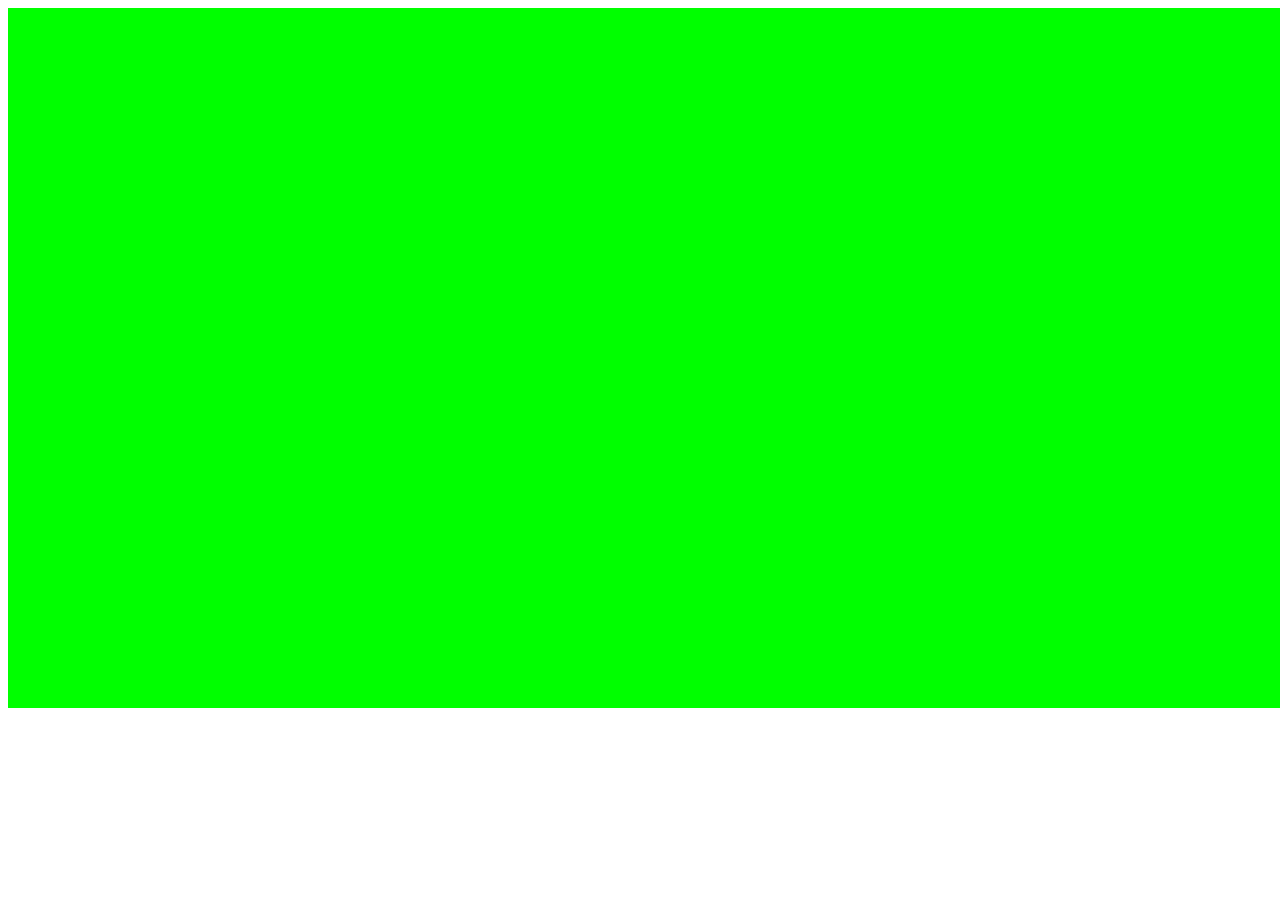
==== index.html @ b52c41c0 "Server and Application setup" ====
<!DOCTYPE html>
<html lang="en">
<head>
    <meta charset="UTF-8">
    <meta http-equiv="X-UA-Compatible" content="IE=edge">
    <meta name="viewport" content="width=device-width, initial-scale=1.0">
    <title>Document</title>
</head>
<body>
    <canvas id="canvas"></canvas>
    <script type="module" src="js/script.js"></script>
</body>
</html>
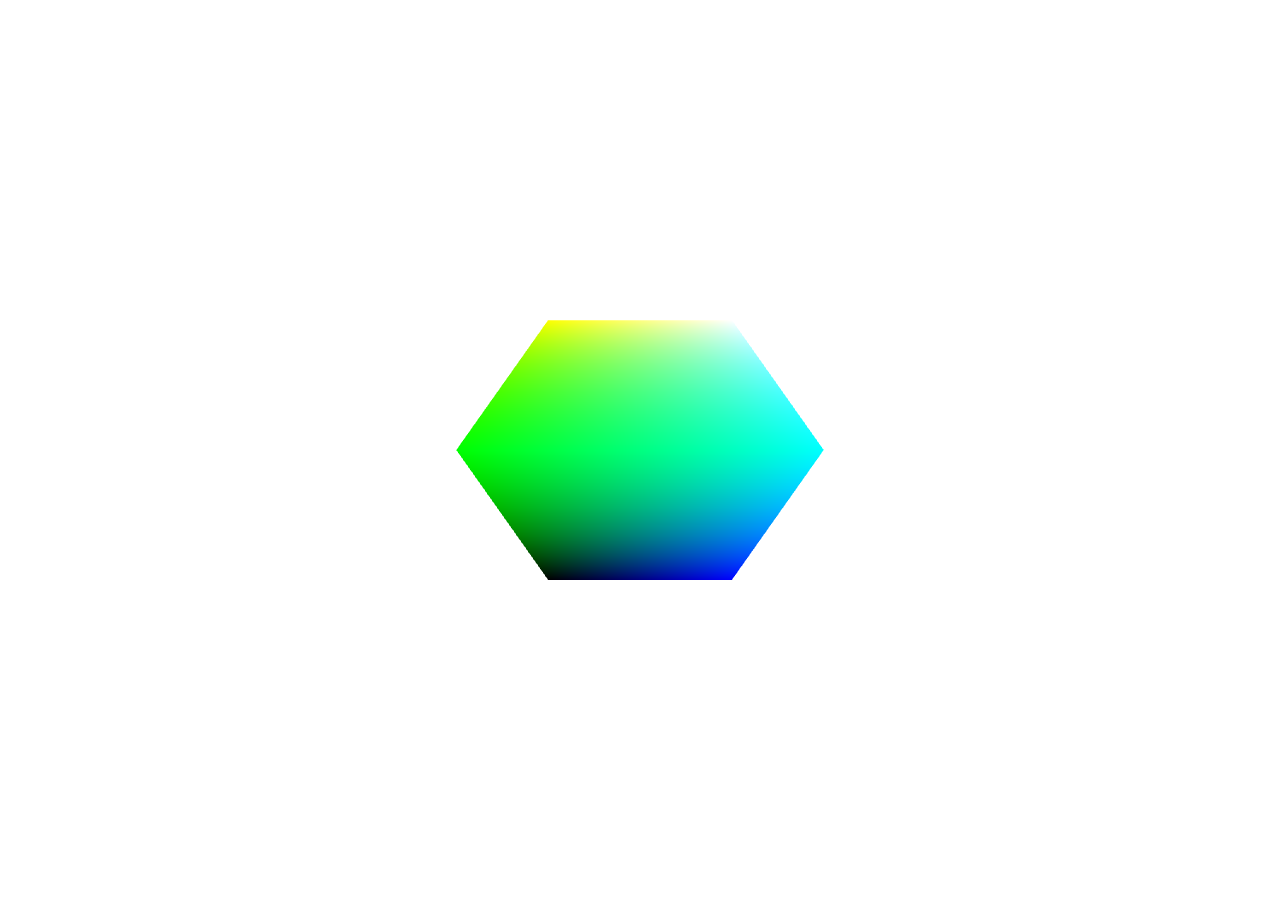
==== commit c56ab4be: "3D movement" ====
--- a/index.html
+++ b/index.html
@@ -1,13 +1,15 @@
 <!DOCTYPE html>
-<html lang="en">
+<html>
 <head>
-    <meta charset="UTF-8">
-    <meta http-equiv="X-UA-Compatible" content="IE=edge">
+    <meta charset="utf-8">
     <meta name="viewport" content="width=device-width, initial-scale=1.0">
-    <title>Document</title>
+    <title>Adventures of Mimil</title>
+	<link rel="stylesheet" type="text/css" href="style.css">
 </head>
 <body>
     <canvas id="canvas"></canvas>
     <script type="module" src="js/script.js"></script>
+	<script type="text/javascript" src="extlib/gl-matrix-min.js"></script>
+	<script type="text/javascript" src="js/Player.js"></script>
 </body>
 </html>--- a/style.css
+++ b/style.css
@@ -0,0 +1,12 @@
+*{
+    margin: 0;
+    padding: 0;
+}
+html, body{
+    width: 100%;
+    height:100%;
+    overflow: hidden;
+}
+#canvas{
+    display: inline;
+}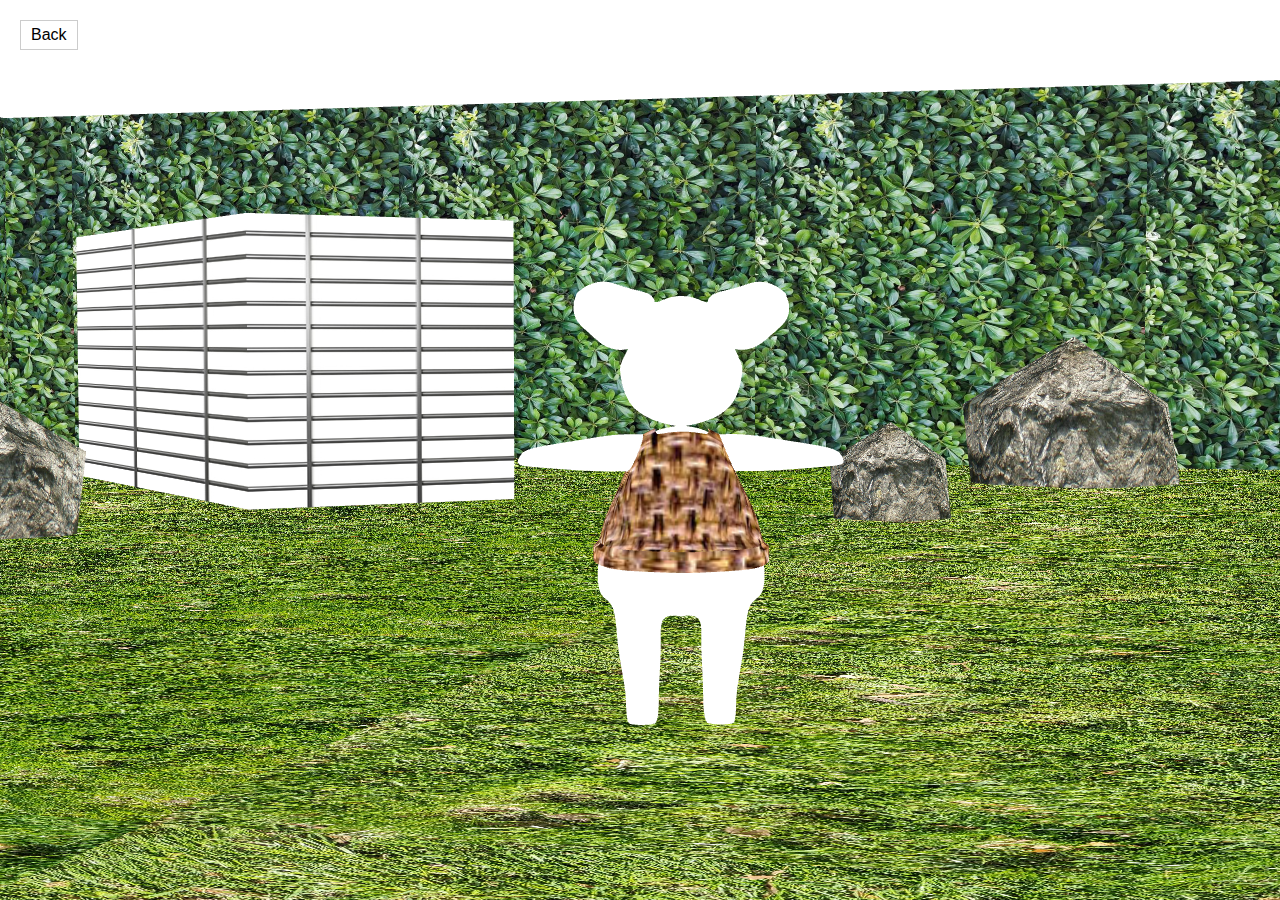
==== commit e79a6a4e: "Add files via upload" ====
--- a/index.html
+++ b/index.html
@@ -3,13 +3,23 @@
 <head>
     <meta charset="utf-8">
     <meta name="viewport" content="width=device-width, initial-scale=1.0">
-    <title>Adventures of Mimil</title>
-	<link rel="stylesheet" type="text/css" href="style.css">
+
+    <title>90 - Loading glTF files - JavaScript/WebGL 2.0 Examples</title>
+
+    <link rel="stylesheet" type="text/css" href="./common/style.css">
+
+    <script type="text/javascript" src="./common/lib/gl-matrix-min.js"></script>
+    <script type="module" src="main.js"></script>
 </head>
 <body>
-    <canvas id="canvas"></canvas>
-    <script type="module" src="js/script.js"></script>
-	<script type="text/javascript" src="extlib/gl-matrix-min.js"></script>
-	<script type="text/javascript" src="js/Player.js"></script>
+    <div class="fullscreen no-touch">
+        <canvas></canvas>
+    </div>
+    <div class="overlay">
+        <a class="back" href="../../index.html">Back</a>
+    </div>
+    <div class="fullscreen overlay loader-container">
+        <div class="loader"></div>
+    </div>
 </body>
-</html>+</html>
--- a/common/style.css
+++ b/common/style.css
@@ -0,0 +1,67 @@
+body, html {
+    margin: 0;
+    padding: 0;
+}
+
+* {
+    font-family: sans-serif;
+}
+
+.fullscreen {
+    width: 100vw;
+    height: 100vh;
+    overflow: hidden;
+}
+
+.fullscreen > * {
+    width: 100%;
+    height: 100%;
+}
+
+.overlay {
+    position: fixed;
+    left: 0;
+    top: 0;
+}
+
+.no-touch {
+    touch-action: none;
+}
+
+a.back {
+    display: block;
+    margin: 20px;
+    padding: 5px 10px;
+    background: #fff;
+    border: 1px solid #ccc;
+    cursor: pointer;
+    text-decoration: none;
+    color: #000;
+}
+
+a.back:hover {
+    background: #ddd;
+}
+
+.loader-container {
+    display: flex;
+    align-items: center;
+    justify-content: center;
+}
+
+.loader {
+    width: 100px;
+    height: 100px;
+
+    border: 15px solid transparent;
+    border-radius: 50%;
+    border-top-color: #999;
+    border-bottom-color: #999;
+
+    animation: spin 2s ease-in-out infinite;
+}
+
+@keyframes spin {
+    0% { transform: rotate(0deg); }
+  100% { transform: rotate(1800deg); }
+}
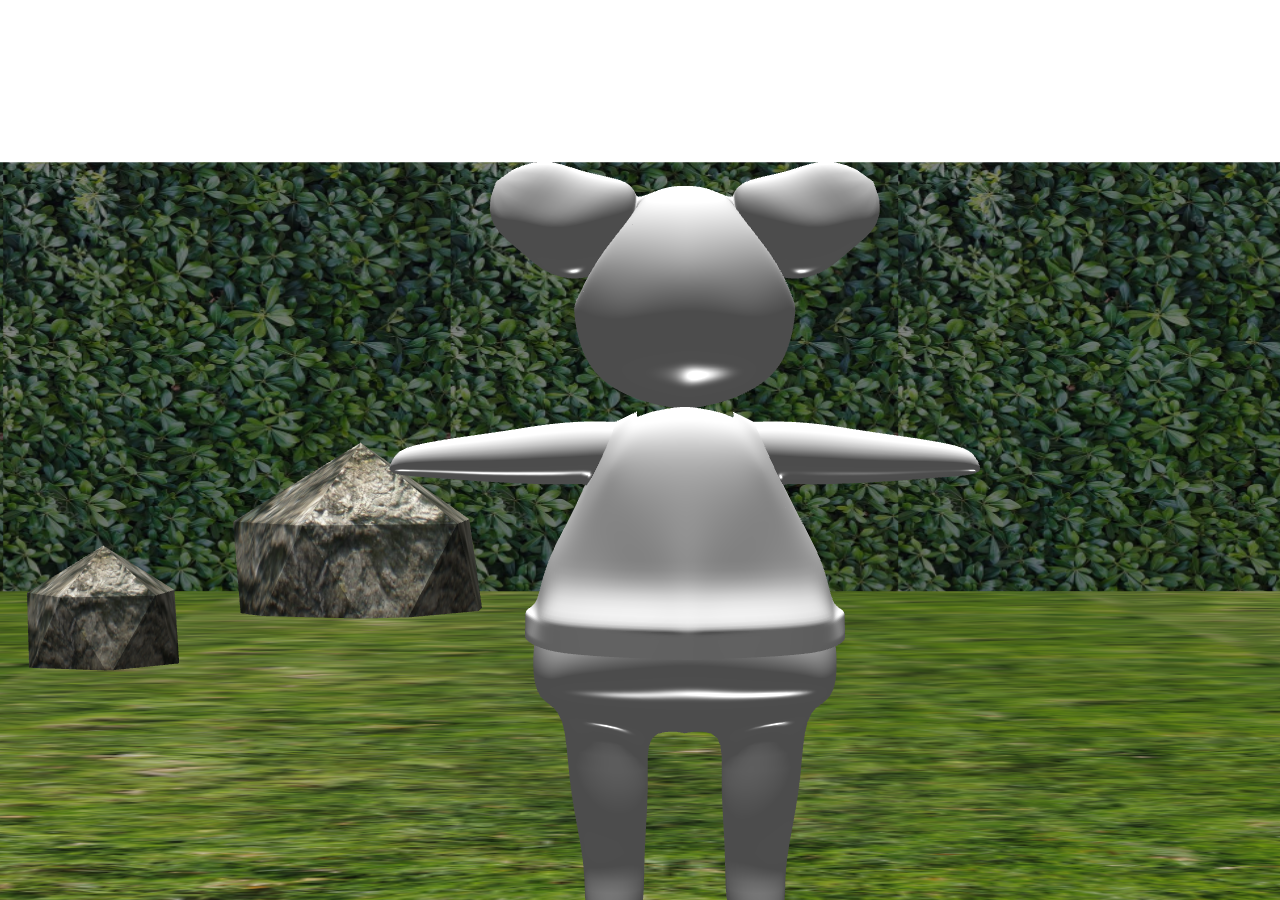
==== commit 49b5efe7: "added pointerLock and cage collisions" ====
--- a/index.html
+++ b/index.html
@@ -15,9 +15,6 @@
     <div class="fullscreen no-touch">
         <canvas></canvas>
     </div>
-    <div class="overlay">
-        <a class="back" href="../../index.html">Back</a>
-    </div>
     <div class="fullscreen overlay loader-container">
         <div class="loader"></div>
     </div>
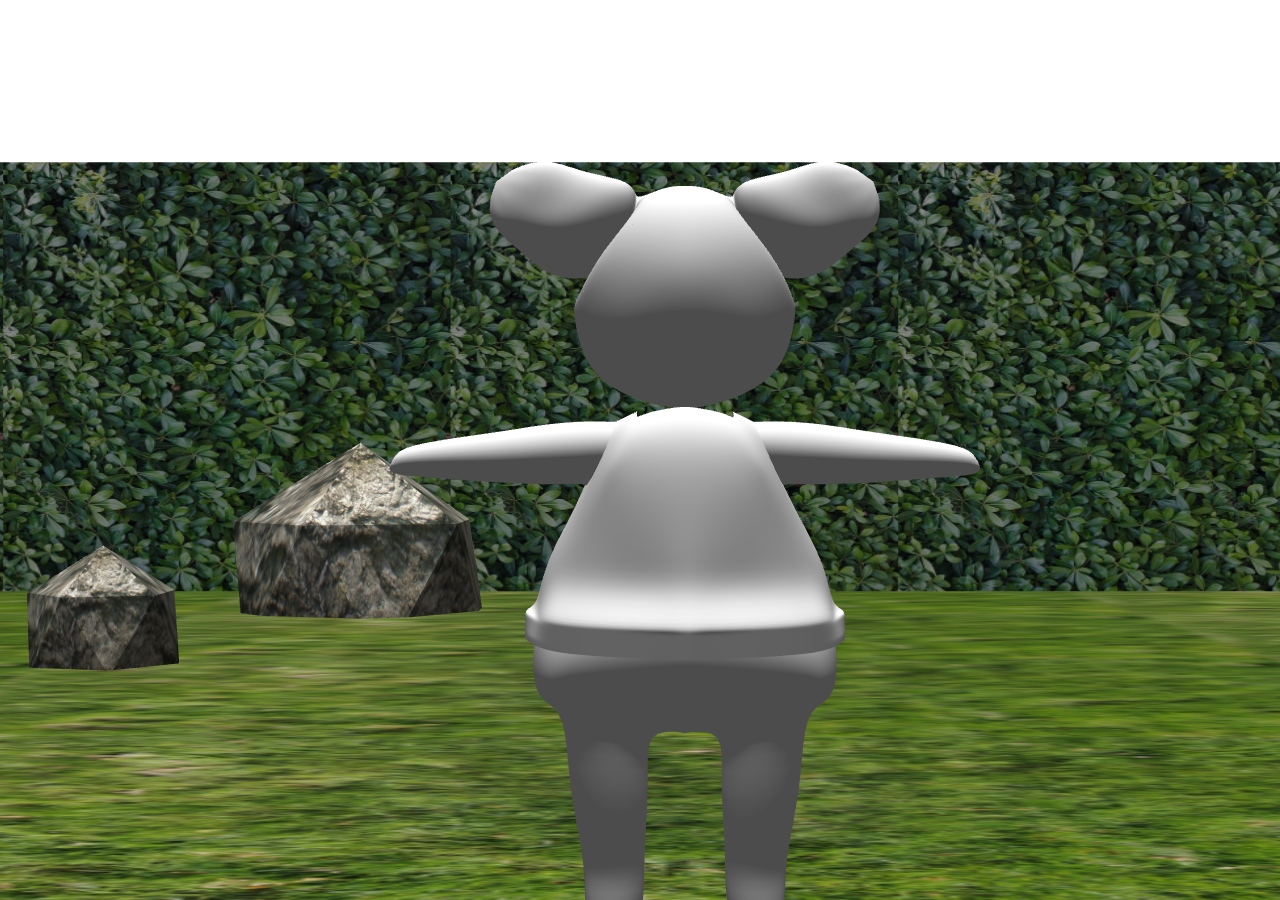
==== commit 34cbb79c: "sound, start and end screen" ====
--- a/index.html
+++ b/index.html
@@ -4,7 +4,7 @@
     <meta charset="utf-8">
     <meta name="viewport" content="width=device-width, initial-scale=1.0">
 
-    <title>90 - Loading glTF files - JavaScript/WebGL 2.0 Examples</title>
+    <title>Adventures of Memil</title>
 
     <link rel="stylesheet" type="text/css" href="./common/style.css">
 
@@ -12,11 +12,26 @@
     <script type="module" src="main.js"></script>
 </head>
 <body>
+    
     <div class="fullscreen no-touch">
         <canvas></canvas>
     </div>
     <div class="fullscreen overlay loader-container">
         <div class="loader"></div>
     </div>
+    <audio loop id="audio" src="common/music/little-adventure.mp3"></audio>
+    <audio id="cheer" src="common/music/crowd-cheer.mp3"></audio>
+    <div id="popupOpis" class="popup" style="display: none;">
+        <div class="popup-content">
+            <h2><em>Zmaga</em></h2>
+            <p>
+                Uspelo ti je osvoboditi vse Memilove prijateje!
+                <br>
+                Osvoboditvi je sledilo več dni praznovanja.
+                <br>
+            </p>
+            <button><a href="start-screen.html" id="igraj">IGRAJ ZNOVA</a></button>
+        </div>
+    </div>
 </body>
 </html>
--- a/common/style.css
+++ b/common/style.css
@@ -3,9 +3,6 @@
     padding: 0;
 }
 
-* {
-    font-family: sans-serif;
-}
 
 .fullscreen {
     width: 100vw;
@@ -65,3 +62,58 @@
     0% { transform: rotate(0deg); }
   100% { transform: rotate(1800deg); }
 }
+
+
+
+
+@font-face {
+    font-family: title;
+    src: url('start_screen/Fonstars.otf');
+}
+
+.popup{
+  display: none;
+  position: fixed;
+  z-index: 1;
+  left: 0;
+  top: 0px;
+  width: 100%;
+  height: 100%;
+  overflow: auto;
+}
+
+.popup-content {
+  margin: 10% auto; 
+  padding: 20px;
+  border: 4px solid white;
+  border-radius: 12px;
+  width:500px;
+  color: white;
+  background-color: #966919;
+  font-size: 20px;
+  text-align: center;
+  font-family: Arial;
+}
+
+h2 {
+  font-family: title;
+  font-size: 24px;
+}
+
+a:link, a:active, a:visited, a:hover { 
+    text-decoration: none; 
+    color: white;
+    font-family: Arial;
+    font-size:25px; 
+}
+
+button{
+    border-radius: 12px;
+    border: 4px solid white;
+    background-color: #966919;
+}
+button:hover{
+    border-radius: 12px;
+    border: 4px solid white;
+    background-color: #7B3F00;
+}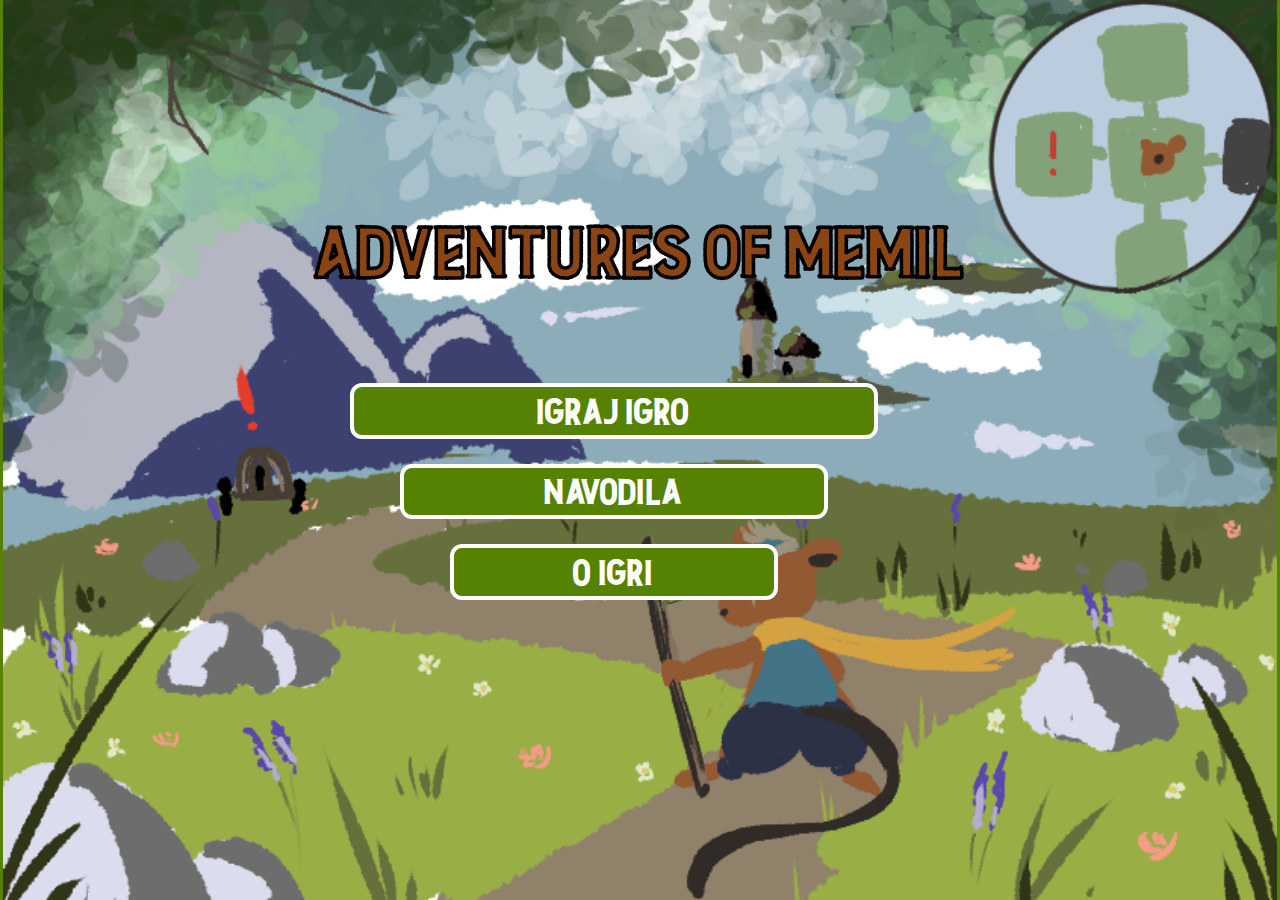
==== commit 2910b2e5: "changed env" ====
--- a/index.html
+++ b/index.html
@@ -6,32 +6,93 @@
 
     <title>Adventures of Memil</title>
 
-    <link rel="stylesheet" type="text/css" href="./common/style.css">
+    <link rel="stylesheet" type="text/css" href="./common/style2.css">
 
-    <script type="text/javascript" src="./common/lib/gl-matrix-min.js"></script>
-    <script type="module" src="main.js"></script>
 </head>
 <body>
+    <h1>ADVENTURES Of Memil</h1>
+    <div id="menu">
+        <a href="game.html" id="igraj">IGRAJ IGRO</a>
+        <a id="navodila">NAVODILA</a>
+        <div id="popupNavodila" class="popup" style="display: none;">
+            <div class="popup-content">
+                <h2><em>Navodila za igranje</em></h2>
+                <p>
+                    W - premik naprej
+                    <br>
+                    S - premik nazaj
+                    <br>
+                    D - premik desno
+                    <br>
+                    A - premik levo
+                    <br>
+                    SPACE - skok
+                    <br>
+                    MIŠKA - obračanje
+                    <br>
+                </p>
+                <button id="zapriNavodila">×</button>
+            </div>
+        </div>
+        <a id="opis">O IGRI</a>
+        <div id="popupOpis" class="popup" style="display: none;">
+            <div class="popup-content">
+                <h2><em>Opis igre</em></h2>
+                <p>
+                    Miška Memila je družba zavrgla. 
+                    <br>
+                    Srečal je skupino tatov in z njimi postal prijatelj.
+                    <br>
+                    Našla jih je kraljeva straža in njegove tovariše zaprla v kletke.
+                    <br>
+                    Pomagaj Memilu rešiti negove prijatelje.
+                    <br>
+                </p>
+                <button id="zapriOpis">×</button>
+            </div>
+        </div>
+        </div>
+    </div>  
     
-    <div class="fullscreen no-touch">
-        <canvas></canvas>
-    </div>
-    <div class="fullscreen overlay loader-container">
-        <div class="loader"></div>
-    </div>
-    <audio loop id="audio" src="common/music/little-adventure.mp3"></audio>
-    <audio id="cheer" src="common/music/crowd-cheer.mp3"></audio>
-    <div id="popupOpis" class="popup" style="display: none;">
-        <div class="popup-content">
-            <h2><em>Zmaga</em></h2>
-            <p>
-                Uspelo ti je osvoboditi vse Memilove prijateje!
-                <br>
-                Osvoboditvi je sledilo več dni praznovanja.
-                <br>
-            </p>
-            <button><a href="start-screen.html" id="igraj">IGRAJ ZNOVA</a></button>
-        </div>
-    </div>
+    <script>
+        // Navodila
+        var okno1 = document.getElementById("popupNavodila");
+        var openOkno1 = document.getElementById("navodila");
+        var izhod1 = document.getElementById("zapriNavodila");
+
+        openOkno1.addEventListener('click', () => {
+            okno1.style.display = "block";
+        });
+
+        izhod1.addEventListener('click', () => {
+            okno1.style.display = "none";
+        });
+
+        window.addEventListener('click', (evt) => {
+            if (evt.target == okno1) {
+                okno1.style.display = "none";
+            }
+        });
+
+        // O igri
+        var okno2 = document.getElementById("popupOpis");
+        var openOkno2 = document.getElementById("opis");
+        var izhod2 = document.getElementById("zapriOpis");
+
+        openOkno2.addEventListener('click', () => {
+            okno2.style.display = "block";
+        });
+
+        izhod2.addEventListener('click', () => {
+            okno2.style.display = "none";
+        });
+
+        window.addEventListener('click', (evt) => {
+            if (evt.target == okno2) {
+                okno2.style.display = "none";
+            }
+        });
+
+    </script>
 </body>
 </html>
--- a/common/style2.css
+++ b/common/style2.css
@@ -0,0 +1,187 @@
+@font-face {
+    font-family: myFirstFont;
+    src: url('start_screen/Fonstars.otf');
+}
+
+:root {
+    --background_color: #568203;
+    --background_color_hover: #89CFF0;
+    --text_hover: black;
+    --text: white;
+}
+
+
+html, body {
+    height: 100%;
+}
+
+html {
+    display: table;
+    margin: auto;
+    background-color: var(--background_color);
+    background-image: url('start_screen/memil_start.png');
+    background-size:     cover;                      
+    background-repeat:   no-repeat;
+    background-position: center center;  
+}
+
+body {
+    display: table-cell;
+    vertical-align: middle;
+}
+
+
+a:link, a:active, a:visited{ 
+    text-decoration: none; 
+    color:var(--text);
+    font-size:25px; 
+}
+a:hover { 
+    text-decoration: none; 
+}
+
+
+h1 {
+  font-family: myFirstFont;
+  font-size: 50px;
+  text-align: center;
+  color: #8B4513;
+  -webkit-text-stroke: 2px 	black;
+}
+
+#menu {
+  width:0px;
+  height:0px;
+  border-left: 300px solid transparent;
+  border-right:300px solid transparent;
+  border-top: 400px solid transparent;
+  border-radius: 12px;
+  position:relative;
+  
+  display: flex;
+  row-gap: 40px;
+  justify-content: space-between;
+  flex-direction: column;
+}
+
+#igraj {
+  height:50px;
+  width:500px;
+  background:var(--background_color);
+  position:relative;
+  bottom:330px;
+  right:265px;
+  padding: 10px;
+  border: 4px solid var(--text);
+
+  text-align:center;
+  font-family: myFirstFont;
+  border-radius: 12px;
+
+ -webkit-transition:0.5s;
+  transition:0.5s;
+}
+
+#navodila {
+  height:50px;
+  width:400px;
+  background:var(--background_color);
+  position:relative;
+  bottom:345px;
+  right:215px;
+  padding: 10px;
+  border: 4px solid var(--text);
+
+  text-align:center;
+  font-family: myFirstFont;
+  border-radius: 12px;
+  color: var(--text);
+  font-size:25px; 
+
+ -webkit-transition:0.5s;
+  transition:0.5s;
+}
+
+#opis {
+  height:50px;
+  width:300px;
+  background:var(--background_color);
+  position:relative;
+  bottom:360px;
+  right:165px;
+  padding: 10px;
+  border: 4px solid var(--text);
+
+  text-align:center;
+  font-family: myFirstFont;
+  border-radius: 12px;
+  color: var(--text);
+  font-size:25px; 
+
+ -webkit-transition:0.5s;
+  transition:0.5s;
+}
+
+
+#igraj:hover {
+    background:var(--background_color_hover);
+    color:var(--text_hover);
+    border: 4px solid var(--text_hover);
+
+   -webkit-transform:rotate(-1deg);
+    transform:rotate(-2deg);
+}
+
+#navodila:hover {
+    background:var(--background_color_hover);
+    color:var(--text_hover);
+    border: 4px solid var(--text_hover);
+     
+    -webkit-transform:rotate(-2deg);
+    transform:rotate(-2deg);
+}
+  
+#opis:hover {
+    background:var(--background_color_hover);
+    color:var(--text_hover);
+    border: 4px solid var(--text_hover);
+
+    -webkit-transform:rotate(-2deg);
+    transform:rotate(-2deg);
+}
+
+
+.popup{
+  display: none;
+  position: fixed;
+  z-index: 1;
+  left: 0;
+  top: 0px;
+  width: 100%;
+  height: 100%;
+  overflow: auto;
+}
+
+.popup-content {
+  margin: 30% auto; 
+  padding: 20px;
+  border: 4px solid black;
+  border-radius: 12px;
+  width:500px;
+  color: black;
+  background-color: #DEB887;
+  font-size: 20px;
+  text-align: center;
+  font-family: Arial
+}
+
+#nazajVIgro {
+  display: none;
+}
+
+h2 {
+  font-family: myFirstFont;
+  font-size: 24px;
+}
+
+
